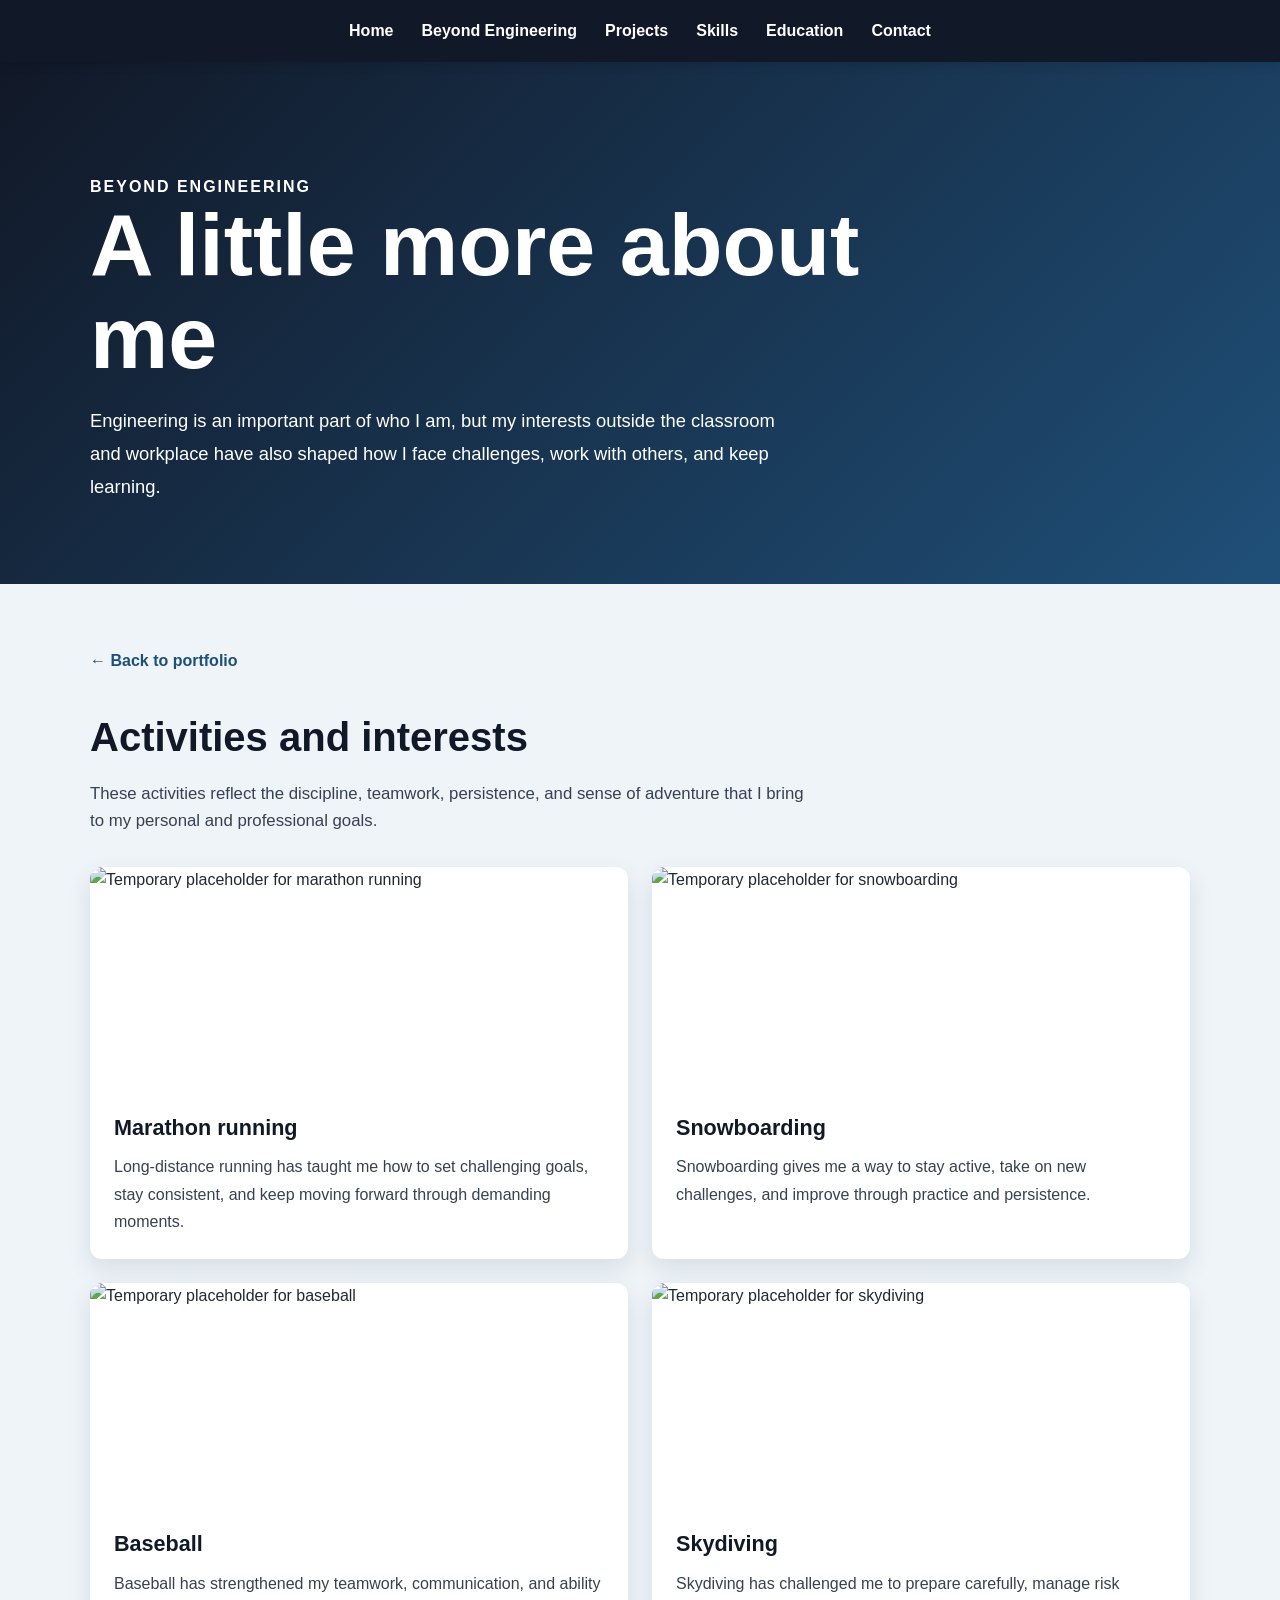
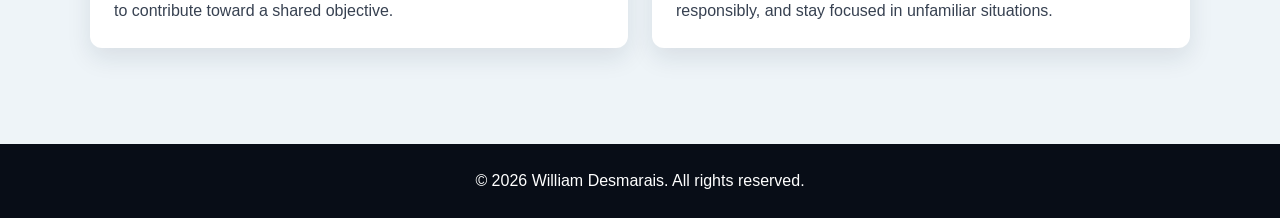
==== about-me.html @ ecc3222c "Added all files for website added images as well but they are outside the folder now" ====
<!DOCTYPE html>
<html lang="en">
  <head>
    <meta charset="UTF-8" />
    <meta name="viewport" content="width=device-width, initial-scale=1.0" />
    <title>Beyond Engineering | William Desmarais</title>
    <link rel="stylesheet" href="styles.css" />
  </head>
  <body class="about-page">
    <header class="site-header">
      <nav class="navigation">
        <a href="website portfolio.html#home">Home</a>
        <a href="about-me.html">Beyond Engineering</a>
        <a href="website portfolio.html#projects">Projects</a>
        <a href="website portfolio.html#skills">Skills</a>
        <a href="website portfolio.html#education">Education</a>
        <a href="website portfolio.html#contact">Contact</a>
      </nav>
    </header>

    <main>
      <section class="about-page-hero">
        <div class="content">
          <p class="eyebrow">Beyond Engineering</p>
          <h1>A little more about me</h1>
          <p>
            Engineering is an important part of who I am, but my interests
            outside the classroom and workplace have also shaped how I face
            challenges, work with others, and keep learning.
          </p>
        </div>
      </section>

      <section class="about-activities-section">
        <div class="content">
          <a class="about-back-link" href="website portfolio.html">← Back to portfolio</a>
          <h2>Activities and interests</h2>
          <p class="about-intro">
            These activities reflect the discipline, teamwork, persistence,
            and sense of adventure that I bring to my personal and
            professional goals.
          </p>

          <div class="about-activity-grid">
            <article class="about-activity-card">
              <img src="images/dog.png" alt="Temporary placeholder for marathon running" />
              <div>
                <h3>Marathon running</h3>
                <p>
                  Long-distance running has taught me how to set challenging
                  goals, stay consistent, and keep moving forward through
                  demanding moments.
                </p>
              </div>
            </article>

            <article class="about-activity-card">
              <img src="images/dog.png" alt="Temporary placeholder for snowboarding" />
              <div>
                <h3>Snowboarding</h3>
                <p>
                  Snowboarding gives me a way to stay active, take on new
                  challenges, and improve through practice and persistence.
                </p>
              </div>
            </article>

            <article class="about-activity-card">
              <img src="images/dog.png" alt="Temporary placeholder for baseball" />
              <div>
                <h3>Baseball</h3>
                <p>
                  Baseball has strengthened my teamwork, communication, and
                  ability to contribute toward a shared objective.
                </p>
              </div>
            </article>

            <article class="about-activity-card">
              <img src="images/dog.png" alt="Temporary placeholder for skydiving" />
              <div>
                <h3>Skydiving</h3>
                <p>
                  Skydiving has challenged me to prepare carefully, manage
                  risk responsibly, and stay focused in unfamiliar situations.
                </p>
              </div>
            </article>
          </div>
        </div>
      </section>
    </main>

    <footer class="site-footer">
      <p>© 2026 William Desmarais. All rights reserved.</p>
    </footer>
  </body>
</html>
---- styles.css ----
/* Basic reset */

* {
  box-sizing: border-box;
  margin: 0;
  padding: 0;
}

html {
  scroll-behavior: smooth;
  scroll-padding-top: 70px;
}

body {
  font-family: Arial, Helvetica, sans-serif;
  line-height: 1.6;
  color: #1f2933;
  background-  color: #ffffff;
}

.project-card--housing .project-card__image {
  background:
    linear-gradient(135deg, rgba(31, 79, 120, 0.95), rgba(15, 35, 60, 0.85)),
    repeating-linear-gradient(
      45deg,
      transparent,
      transparent 18px,
      rgba(255, 255, 255, 0.08) 18px,
      rgba(255, 255, 255, 0.08) 20px
    );
}

.project-detail-hero--housing {
  display: flex;
  flex-direction: column;
  justify-content: flex-start;
  gap: 1.5rem;
  padding-top: 2rem;
  background: #111827;
}

.housing-hero-image {
  display: block;
  width: min(900px, 92%);
  height: 260px;
  margin: 0 auto;
  object-fit: contain;
  filter: saturate(0.8);
}

.project-detail-hero--housing .project-detail-hero__content {
  position: relative;
  z-index: 1;
  padding-top: 0;
}

.housing-image-card {
  margin: 2rem 0;
  overflow: hidden;
  border-radius: 10px;
  background: #f3f4f6;
  box-shadow: 0 8px 24px rgba(15, 35, 60, 0.1);
}

.housing-image-card img {
  display: block;
  width: 100%;
  max-height: 560px;
  object-fit: contain;
  background: #ffffff;
}

.housing-image-card figcaption {
  padding: 0.85rem 1rem;
  color: #374151;
  font-size: 0.9rem;
  line-height: 1.5;
  text-align: center;
}

.housing-feature-callout {
  margin-top: 2rem;
}

/* Navigation */

.site-header {
  position: sticky;
  top: 0;
  z-index: 1000;
  background-color: #111827;
  box-shadow: 0 2px 10px rgba(0, 0, 0, 0.15);
}

.navigation {
  max-width: 1100px;
  margin: 0 auto;
  padding: 18px 24px;
  display: flex;
  justify-content: center;
  gap: 28px;
  flex-wrap: wrap;
}

.navigation a {
  color: #ffffff;
  text-decoration: none;
  font-weight: bold;
}

.navigation a:hover {
  text-decoration: underline;
}

/* General sections */

.section {
  min-height: 100vh;
  padding: 90px 24px;
  display: flex;
  align-items: center;
  background-color: #e8eef5;
}

.content {
  width: 100%;
  max-width: 1100px;
  margin: 0 auto;
}

.section h2 {
  font-size: 2.5rem;
  margin-bottom: 24px;
}

.section p {
  max-width: 750px;
  margin-bottom: 18px;
  font-size: 1.05rem;
}

.alternate-section {
  background-color: #dce6f0;
}

/* Hero section */

.hero-section {
  background: linear-gradient(
    135deg,
    #111827,
    #1f4f78
  );

  color: #ffffff;
}

#about,
.experience-section {
  background: linear-gradient(
    135deg,
    #111827,
    #1f4f78
  );
}

#about {
  color: #ffffff;
}

#about p {
  color: #ffffff;
}

.about-page-hero {
  min-height: 58vh;
  padding: 7rem 24px 5rem;
  background: linear-gradient(135deg, #111827, #1f4f78);
  color: #ffffff;
}

.about-page-hero h1 {
  max-width: 800px;
  margin: 0 0 1.25rem;
  font-size: clamp(2.75rem, 7vw, 5.5rem);
  line-height: 1.05;
}

.about-page-hero p:not(.eyebrow) {
  max-width: 720px;
  font-size: 1.15rem;
  line-height: 1.8;
}

.about-activities-section {
  min-height: 70vh;
  padding: 4rem 24px 6rem;
  background: #eef4f8;
}

.about-back-link {
  display: inline-block;
  margin-bottom: 2rem;
  color: #1f4f78;
  font-weight: 700;
  text-decoration: none;
}

.about-back-link:hover {
  color: #111827;
  text-decoration: underline;
}

.about-activities-section h2 {
  margin-bottom: 0.75rem;
  color: #111827;
  font-size: 2.5rem;
}

.about-intro {
  max-width: 720px;
  margin-bottom: 2rem;
  color: #374151;
  font-size: 1.05rem;
}

.about-activity-grid {
  display: grid;
  grid-template-columns: repeat(2, minmax(0, 1fr));
  gap: 1.5rem;
}

.about-activity-card {
  overflow: hidden;
  border-radius: 12px;
  background: #ffffff;
  box-shadow: 0 10px 24px rgba(15, 35, 60, 0.1);
}

.about-activity-card img {
  display: block;
  width: 100%;
  height: 220px;
  object-fit: cover;
}

.about-activity-card div {
  padding: 1.5rem;
}

.about-activity-card h3 {
  margin-bottom: 0.5rem;
  color: #111827;
  font-size: 1.35rem;
}

.about-activity-card p {
  margin: 0;
  color: #374151;
  line-height: 1.7;
}

.hero-section h1 {
  font-size: clamp(3rem, 8vw, 6rem);
  line-height: 1;
  margin-bottom: 18px;
}

.home-hero-layout {
  display: flex;
  align-items: center;
  justify-content: space-between;
  gap: 4rem;
}

.home-hero-copy {
  flex: 1 1 auto;
}

.home-profile-image {
  width: clamp(180px, 24vw, 300px);
  height: clamp(180px, 24vw, 300px);
  flex: 0 0 auto;
  border: 5px solid rgba(255, 255, 255, 0.85);
  border-radius: 50%;
  object-fit: cover;
  box-shadow: 0 18px 40px rgba(0, 0, 0, 0.28);
}

.hero-section h2 {
  font-size: clamp(1.4rem, 4vw, 2.3rem);
  font-weight: normal;
  margin-bottom: 24px;
}

.eyebrow {
  text-transform: uppercase;
  letter-spacing: 2px;
  font-weight: bold;
}

@media (max-width: 700px) {
  .home-hero-layout {
    flex-direction: column-reverse;
    align-items: flex-start;
    gap: 2rem;
  }

  .home-profile-image {
    align-self: center;
    width: 190px;
    height: 190px;
  }
}

/* Buttons */

.button {
  display: inline-block;
  margin-top: 20px;
  padding: 14px 24px;
  background-color: #ffffff;
  color: #111827;
  text-decoration: none;
  border-radius: 6px;
  font-weight: bold;
}

.button:hover {
  transform: translateY(-2px);
}

/* Projects */

.projects-section {
  background: linear-gradient(
    135deg,
    #111827,
    #1f4f78
  );
  color: #ffffff;
}

.projects-section h2 {
  color: #ffffff;
}

.projects-intro {
  max-width: 720px;
  margin: -0.75rem 0 2rem;
  color: #e5e7eb;
}

.project-grid {
  display: grid;
  grid-template-columns: repeat(3, minmax(0, 1fr));
  gap: 24px;
}

.project-card {
  display: flex;
  flex-direction: column;
  min-height: 440px;
  overflow: hidden;
  background-color: #ffffff;
  padding: 0 28px 28px;
  border-radius: 10px;
  box-shadow: 0 8px 24px rgba(0, 0, 0, 0.08);
}

.project-card__image {
  height: 170px;
  margin: 0 -28px 24px;
  background-color: #eef5fa;
  background-repeat: no-repeat;
  background-position: center;
  background-size: contain;
  filter: saturate(0.85);
}

.project-card h3 {
  margin-bottom: 10px;
  color: #111827;
  font-size: 1.4rem;
}

.project-category {
  font-weight: bold;
  color: #1f4f78;
}

.project-card p:not(.project-category) {
  flex: 1;
  color: #374151;
}

.project-card a {
  align-self: flex-start;
  margin-top: 1.25rem;
  color: #1f4f78;
  font-weight: bold;
}

.project-card--coming-soon {
  justify-content: flex-start;
  border: 2px dashed rgba(255, 255, 255, 0.7);
  background: linear-gradient(135deg, #1f4f78, #163957);
}

.project-card--coming-soon .project-card__image {
  background-color: transparent;
  background-image: linear-gradient(135deg, rgba(255,255,255,0.16), rgba(255,255,255,0.03));
}

.project-card--coming-soon h3,
.project-card--coming-soon p {
  color: #ffffff !important;
}

.project-card--coming-soon h3 {
  font-size: 1.5rem;
}

.project-card__number {
  margin-bottom: 0.5rem;
  color: #bfdbfe;
  font-family: monospace;
  font-size: 0.8rem;
  font-weight: 700;
  letter-spacing: 0.15em;
}

@media (max-width: 1000px) {
  .project-grid {
    grid-template-columns: repeat(2, minmax(0, 1fr));
  }
}

@media (max-width: 650px) {
  .project-grid {
    grid-template-columns: 1fr;
  }
}

/* Skills */

.skills-intro {
  max-width: 700px;
  margin: -0.75rem 0 2rem;
  color: #475569;
}

.skills-grid {
  display: grid;
  grid-template-columns: repeat(2, minmax(0, 1fr));
  gap: 1.25rem;
}

.skill-group {
  position: relative;
  padding: 1.75rem;
  border: 1px solid rgba(31, 79, 120, 0.16);
  border-radius: 14px;
  background: rgba(255, 255, 255, 0.94);
  box-shadow: 0 12px 28px rgba(15, 35, 60, 0.08);
  overflow: hidden;
}

.skill-group::before {
  content: '';
  position: absolute;
  inset: 0 auto 0 0;
  width: 5px;
  background: linear-gradient(180deg, #1f4f78, #6aa6c8);
}

.skill-group__number {
  display: block;
  margin-bottom: 0.75rem;
  color: #1f4f78;
  font-family: monospace;
  font-size: 0.8rem;
  font-weight: 700;
  letter-spacing: 0.15em;
}

.skill-group h3 {
  margin-bottom: 0.5rem;
  color: #111827;
  font-size: 1.35rem;
}

.skill-group > p {
  margin-bottom: 1rem;
  color: #64748b;
  font-size: 0.95rem;
}

.skill-tags {
  display: flex;
  flex-wrap: wrap;
  gap: 0.5rem;
}

.skill {
  padding: 0.4rem 0.7rem;
  border: 1px solid #cbd5e1;
  border-radius: 999px;
  background: #f8fafc;
  color: #1e3a5f;
  font-size: 0.8rem;
  font-weight: 700;
}

.skill-application {
  padding-top: 1rem;
  border-top: 1px solid #e2e8f0;
  color: #1f4f78 !important;
  font-size: 0.82rem !important;
}

@media (max-width: 800px) {
  .skills-grid {
    grid-template-columns: 1fr;
  }
}

/* Education */

.education-entry {
  border-left: 4px solid #1f4f78;
  padding-left: 20px;
}

/* Education grid and cards */

.education-grid {
  display: grid;
  grid-template-columns: repeat(auto-fit, minmax(280px, 1fr));
  gap: 1.25rem;
  margin-top: 1.25rem;
}

.education-card {
  position: relative;
  display: flex;
  flex-direction: column;
  border-radius: 10px;
  overflow: hidden;
  background-color: #ffffff;
  box-shadow: 0 8px 24px rgba(0,0,0,0.06);
}

.education-card .education-bg {
  position: relative;
  width: 100%;
  height: 220px;
  flex: 0 0 220px;
  background-size: cover;
  background-position: center;
  filter: saturate(0.9);
}

.education-bg--uottawa {
  background-image: url("images/uottawa_logo.png");
}

.education-bg--cegep {
  background-image: url("images/cegep_logo.png");
}

.education-content {
  position: relative;
  z-index: 1;
  min-height: 190px;
  padding: 1.5rem;
  background-color: #ffffff;
}

.education-content h3 {
  color: #111827;
  margin-bottom: 0.25rem;
}

.education-content p {
  margin: 0.25rem 0;
  color: #374151;
}

.transcript-link-heading {
  margin-top: 2rem;
  text-align: center;
}

.transcript-link {
  display: inline-block;
  padding: 0.9rem 1.5rem;
  border: 2px solid #1f4f78;
  border-radius: 8px;
  background-color: #ffffff;
  color: #1f4f78;
  font-weight: 700;
  text-decoration: none;
  box-shadow: 0 6px 16px rgba(15, 35, 60, 0.12);
  transition: background-color 0.2s ease, color 0.2s ease, transform 0.2s ease;
}

.transcript-link:hover {
  color: #ffffff;
  background-color: #1f4f78;
  transform: translateY(-2px);
}

@media (max-width: 700px) {
  .education-grid {
    grid-template-columns: 1fr;
  }
}

/* Contact */

.contact-section {
  min-height: 70vh;
  background-color: #111827;
  color: #ffffff;
}

.contact-links {
  display: flex;
  gap: 20px;
  flex-wrap: wrap;
}

.contact-links a {
  color: #ffffff;
  font-weight: bold;
}

.contact-email-button {
  border: 1px solid #ffffff;
  border-radius: 6px;
  padding: 0.35rem 0.7rem;
  background: #ffffff;
  color: #1e3a5f;
  cursor: pointer;
  font: inherit;
  font-weight: bold;
}

.contact-email-button:hover {
  background: #dbeaf5;
}

.contact-email-address {
  align-self: center;
  color: #ffffff;
}

.contact-copy-status {
  align-self: center;
  color: #c8e6c9;
  font-size: 0.9rem;
}

/* Footer */

.site-footer {
  padding: 24px;
  text-align: center;
  background-color: #080d17;
  color: #ffffff;
}

/* Project detail page */

.project-detail-page {
  min-height: 100vh;
  background-color: #ffffff;
}

.project-detail-hero {
  position: relative;
  min-height: 100vh;
  display: flex;
  align-items: center;
  justify-content: center;
  overflow: hidden;
  color: #ffffff;
  text-align: center;
  background-color: #111827;
}

.project-detail-hero__bg {
  position: absolute;
  inset: 0;
  background-image: url("images/dog.png");
  background-size: cover;
  background-position: center;
  transform: scale(1.05);
  filter: brightness(0.65) saturate(0.9);
  opacity: 1;
  transition: opacity 0.2s ease-out;
}

.project-detail-hero__overlay {
  position: absolute;
  inset: 0;
  background: linear-gradient(180deg, rgba(0, 0, 0, 0.2) 0%, rgba(0, 0, 0, 0.75) 100%);
}

.project-detail-hero__content {
  position: relative;
  z-index: 2;
  max-width: 860px;
  padding: 2rem 1.5rem;
}

.project-detail-hero__eyebrow {
  display: inline-block;
  margin-bottom: 1rem;
  font-size: 0.85rem;
  letter-spacing: 0.2em;
  text-transform: uppercase;
  color: #d1d5db;
}

.project-detail-title {
  margin-bottom: 1rem;
  font-size: clamp(2.5rem, 5vw, 4.5rem);
  line-height: 1.1;
}

.project-detail-subtitle {
  margin: 0 auto;
  max-width: 720px;
  font-size: 1.1rem;
  line-height: 1.7;
  color: #f3f4f6;
}

.project-detail-section {
  padding: 4rem 1.5rem 5rem;
  background-color: #ffffff;
}

.project-detail-content {
  max-width: 860px;
  margin: 0 auto;
}

.project-detail-content h2 {
  margin-bottom: 1rem;
  font-size: 2rem;
  color: #111827;
}

.project-detail-content p {
  margin-bottom: 1rem;
  font-size: 1.05rem;
  line-height: 1.8;
  color: #374151;
}

.project-detail-image {
  display: block;
  width: 100%;
  max-height: 620px;
  margin: 2rem 0 1.5rem;
  object-fit: contain;
  background-color: #f3f4f6;
}

.experience-detail-figure {
  margin: 2rem 0;
  overflow: hidden;
  border-radius: 10px;
  background-color: #f3f4f6;
  box-shadow: 0 8px 24px rgba(15, 35, 60, 0.1);
}

.experience-detail-figure img {
  display: block;
  width: 100%;
  max-height: 620px;
  object-fit: contain;
  background-color: #ffffff;
}

.experience-detail-figure figcaption {
  padding: 0.85rem 1rem;
  color: #374151;
  font-size: 0.9rem;
  line-height: 1.5;
  text-align: center;
}

.brp-image-grid {
  display: grid;
  grid-template-columns: repeat(2, minmax(0, 1fr));
  gap: 1.25rem;
  margin: 2rem 0;
}

.brp-image-card {
  margin: 0;
  overflow: hidden;
  border-radius: 10px;
  background-color: #f3f4f6;
  box-shadow: 0 8px 24px rgba(15, 35, 60, 0.1);
}

.brp-image-card img {
  display: block;
  width: 100%;
  height: 260px;
  object-fit: contain;
  background-color: #ffffff;
}

.brp-image-card figcaption {
  padding: 0.85rem 1rem;
  color: #374151;
  font-size: 0.9rem;
  line-height: 1.5;
  text-align: center;
}

.scooter-image-card {
  margin: 2rem 0;
}

.scooter-image-card img {
  height: auto;
  max-height: 560px;
  object-fit: contain;
}

@media (max-width: 700px) {
  .brp-image-grid {
    grid-template-columns: 1fr;
  }
}

.project-detail-coming-soon {
  margin: 5rem 0 2rem;
  font-size: clamp(2rem, 5vw, 4rem) !important;
  font-weight: 700;
  line-height: 1.1 !important;
  text-align: center;
  color: #111827 !important;
}

.project-detail-link {
  color: #1f4f78;
  font-weight: 700;
  text-decoration: underline;
  text-underline-offset: 3px;
}

.project-detail-link:hover {
  color: #111827;
}

.project-report-link {
  display: inline-block;
  margin-top: 1rem;
  padding: 0.9rem 1.25rem;
  border-radius: 8px;
  background: #1f4f78;
  color: #ffffff;
  font-weight: 700;
  text-decoration: none;
  box-shadow: 0 8px 18px rgba(15, 35, 60, 0.16);
  transition: background-color 0.2s ease, transform 0.2s ease;
}

.project-report-link:hover {
  background: #163957;
  transform: translateY(-2px);
}

.solar-detail-grid {
  display: grid;
  grid-template-columns: repeat(3, minmax(0, 1fr));
  gap: 1rem;
  margin: 2rem 0;
}

.solar-detail-card {
  padding: 1.25rem;
  border-top: 4px solid #1f4f78;
  border-radius: 8px;
  background: #eef5fa;
}

.solar-detail-card h3 {
  margin-bottom: 0.5rem;
  color: #111827;
  font-size: 1.1rem;
}

.solar-detail-card p {
  margin: 0;
  font-size: 0.95rem;
}

.solar-equation-grid {
  display: grid;
  grid-template-columns: repeat(3, minmax(0, 1fr));
  gap: 1rem;
  margin: 2rem 0;
}

.solar-equation-card {
  padding: 1.25rem;
  border: 1px solid #c8d9e8;
  border-radius: 8px;
  background: linear-gradient(145deg, #f8fbfe, #e7f0f7);
}

.solar-equation-card h3 {
  margin-bottom: 0.75rem;
  color: #111827;
  font-size: 1.05rem;
}

.solar-equation-card p:not(.solar-equation) {
  margin: 0;
  color: #374151;
  font-size: 0.9rem;
  line-height: 1.55;
}

.solar-equation {
  display: block;
  margin: 0 0 0.85rem;
  padding: 0.75rem 0.5rem;
  overflow-x: auto;
  color: #163957;
  font-family: "Cambria Math", "Times New Roman", serif;
  font-size: 1.25rem;
  font-weight: 700;
  text-align: center;
  white-space: nowrap;
}

.solar-irradiance-card {
  margin-top: 2rem;
}

.solar-figure {
  margin: 2rem 0 0;
  padding: 1rem;
  border-radius: 10px;
  background: #f8fbfe;
  box-shadow: 0 8px 24px rgba(15, 35, 60, 0.08);
}

.solar-figure figcaption {
  margin-top: 0.75rem;
  color: #374151;
  font-size: 0.9rem;
  line-height: 1.5;
  text-align: center;
}

.solar-layer-diagram,
.solar-reflectivity-chart {
  display: block;
  width: 100%;
  height: auto;
}

.solar-layer {
  stroke: #163957;
  stroke-width: 2;
}

.solar-air {
  fill: #dbeaf5;
}

.solar-layer-one {
  fill: #8fc4e3;
}

.solar-layer-two {
  fill: #5c96bd;
}

.solar-cell {
  fill: #254f70;
}

.solar-diagram-label,
.solar-chart-label {
  fill: #163957;
  font-family: Arial, sans-serif;
  font-size: 16px;
}

.solar-cell + .solar-diagram-label,
.solar-light-arrow {
  stroke: #f6c453;
}

.solar-light-arrow {
  stroke-width: 4;
}

.solar-chart-axis {
  stroke: #163957;
  stroke-width: 2;
}

.solar-chart-gridline {
  stroke: #c8d9e8;
  stroke-width: 1;
  stroke-dasharray: 5 5;
}

.solar-reflectivity-line {
  fill: none;
  stroke: #1f4f78;
  stroke-width: 5;
  stroke-linecap: round;
}

.solar-center-line {
  stroke: #d59b20;
  stroke-width: 2;
  stroke-dasharray: 7 6;
}

.solar-result-callout {
  display: flex;
  flex-direction: column;
  gap: 0.4rem;
  margin-top: 1.5rem;
  padding: 1.25rem 1.5rem;
  border-left: 5px solid #1f4f78;
  border-radius: 8px;
  background: #eef5fa;
  color: #1e3a5f;
}

.solar-result-callout strong {
  color: #111827;
  font-size: 1.1rem;
}

@media (max-width: 700px) {
  .solar-detail-grid,
  .solar-equation-grid {
    grid-template-columns: 1fr;
  }
}

.project-video-link-box {
  display: block;
  margin-top: 2rem;
  padding: 1.25rem 1.5rem;
  border: 2px solid #1f4f78;
  border-radius: 10px;
  background: #eef5fa;
  color: #1e3a5f !important;
  font-size: 1.2rem !important;
  font-weight: 600;
  line-height: 1.6 !important;
  text-align: center;
  text-decoration: none;
  box-shadow: 0 8px 20px rgba(15, 35, 60, 0.1);
  transition: background-color 0.2s ease, color 0.2s ease, transform 0.2s ease;
}

.project-video-link-box:hover {
  background: #1f4f78;
  color: #ffffff !important;
  transform: translateY(-2px);
}

.project-detail-content ul {
  margin: 1.25rem 0 0 1.25rem;
  color: #374151;
  line-height: 1.8;
}

.project-detail-back {
  display: inline-flex;
  align-items: center;
  margin-bottom: 2rem;
  color: #1f4f78;
  font-weight: 700;
  text-decoration: none;
}

.project-detail-back:hover {
  text-decoration: underline;
}

/* Mobile layout */

@media (max-width: 700px) {
  .navigation {
    gap: 14px;
    font-size: 0.9rem;
  }

  .section {
    min-height: auto;
    padding: 80px 20px;
  }

  .hero-section {
    min-height: 100vh;
  }

  .section h2 {
    font-size: 2rem;
  }

  .about-activity-grid {
    grid-template-columns: 1fr;
  }
}

.project-card {
  background-color: white;
  border-radius: 12px;
  overflow: hidden;
}

.project-image {
  display: block;
  width: 100%;
  height: 220px;
  object-fit: cover;
}

.project-content {
  padding: 24px;
}

/* Work-experience section */

.experience-section {
  background: linear-gradient(
    135deg,
    #111827,
    #1f4f78
  );
  padding: 3rem 0;
}
.experience-section h2 {
  font-family: var(--font-head);
  font-weight: 500;
  letter-spacing: 0.06em;
  text-align: center;
  color: #ffffff;
  margin-bottom: 3rem;
}

.experience-container {
  width: 100%;
  max-width: 1400px;
  margin: 0 auto;
}

.section-label {
  margin: 0 0 8px;
  color: #f3f4f6;
  font-size: 0.85rem;
  font-weight: 600;
  letter-spacing: 2px;
  text-transform: uppercase;
}

.experience-heading {
  margin: 0 0 40px;
  color: #ffffff;
  font-size: clamp(2rem, 5vw, 3.5rem);
  text-align: center;
}

/* Three-column layout */

/*.experience-grid {
  display: grid;
  grid-template-columns: repeat(3, minmax(0, 1fr));
  gap: 36px;
}*/
.experience-grid {
  display: grid;
  grid-template-columns: repeat(auto-fit, minmax(240px, 1fr));
  gap: 1.75rem;
}

/* Individual card */
 
.experience-card {
  position: relative;
  background: #ffffff;
  border: 1px solid #d1d5db;
  border-radius: 6px;
  overflow: hidden;
  display: flex;
  flex-direction: column;
  transition: transform var(--dur-base) var(--ease-out-expo),
              border-color var(--dur-base),
              box-shadow var(--dur-base);
}
 
.experience-card:hover {
  transform: translateY(-6px);
  box-shadow: 0 18px 38px rgba(0, 0, 0, 0.32);
}
 
/* Wide card (full-width above grid) */
.experience-card--wide {
  display: flex;
  flex-direction: row;
  gap: 1.25rem;
  align-items: stretch;
  width: 100%;
  margin-bottom: 1.625rem;
}
.experience-card--wide .card-image {
  flex: 0 0 300px;
  height: 240px;
  overflow: hidden;
}
.experience-card--wide .card-image img {
  width: 100%;
  height: 100%;
  object-fit: cover;
}
.experience-card--wide .card-content {
  padding: 1.25rem 1.5rem;
  display: flex;
  flex-direction: column;
  justify-content: center;
}
 
/* Variant: stack vertically and center text for the MDASpace wide card */
.experience-card--wide.card--mdaspace {
  flex-direction: column;
  text-align: center;
  align-items: center;
}
.experience-card--wide.card--mdaspace .card-image {
  flex: 0 0 auto;
  width: 100%;
  height: 320px;
  border-top-left-radius: 6px;
  border-top-right-radius: 6px;
}
.experience-card--wide.card--mdaspace .card-image img {
  width: 100%;
  height: 100%;
  object-fit: cover;
  border-radius: 0;
}
.experience-card--wide.card--mdaspace .card-content {
  padding: 1rem 1.25rem 1.5rem;
  display: flex;
  flex-direction: column;
  align-items: center;
  justify-content: center;
}
.experience-card--wide.card--mdaspace .card-content .card-company,
.experience-card--wide.card--mdaspace .card-content .card-title,
.experience-card--wide.card--mdaspace .card-content .card-date,
.experience-card--wide.card--mdaspace .card-content .card-coming-soon {
  text-align: center;
}
 
/* Ensure consistent look on small screens */
@media (max-width: 700px) {
  .experience-card--wide.card--mdaspace .card-image {
    height: 220px;
  }
}

/* Card image */
.card-image {
  position: relative;
  overflow: hidden;
  height: 190px;
  border-top-left-radius: 6px;
  border-top-right-radius: 6px;
}

.card-image img {
  width: 100%;
  height: 100%;
  object-fit: cover;
  border-top-left-radius: 6px;
  border-top-right-radius: 6px;
  filter: saturate(0.75) brightness(0.85);
  transition: filter var(--dur-slow) var(--ease-out-expo),
              transform var(--dur-slow) var(--ease-out-expo);
}
/* Fixed image area at the top of every card */

.experience-image-box {
  width: 100%;
  height: 180px;

  display: flex;
  align-items: center;
  justify-content: center;

  padding: 25px;
  background-color: #ffffff;
}

.card--cezinc .experience-image-box {
  height: 180px;
}

.card--cezinc .experience-logo {
  max-width: 70%;
  max-height: 150px;
}

/* Small logo centered inside the image area */

.experience-logo {
  display: block;

  width: auto;
  height: auto;

  max-width: 70%;
  max-height: 105px;

  object-fit: contain;
}

/* Card text area */

.experience-content {
  display: flex;
  flex: 1;
  flex-direction: column;

  padding: 30px;
}

.experience-company {
  margin: 0 0 14px;

  color: #a9b0b8;
  font-size: 0.8rem;
  font-weight: 600;
  line-height: 1.6;
  letter-spacing: 1.5px;
  text-transform: uppercase;
}

.experience-card h3 {
  margin: 0 0 14px;

 /* darker color so experience titles read on light backgrounds */
 color: #111827;
 font-family: Georgia, "Times New Roman", serif;
 font-size: 1.55rem;
 font-weight: 500;
 line-height: 1.25;
}

/* reinforce color for experience section specifically */
.experience-section .experience-card h3 {
 color: #111827;
}

.experience-card .card-company,
.experience-card .card-date,
.experience-card .card-coming-soon,
.experience-card .experience-company,
.experience-card .experience-date,
.experience-card .experience-list {
 color: #374151;
}

.experience-date {
  margin: 0 0 22px;

  color: #929ba5;
  font-size: 0.83rem;
  font-weight: 600;
  letter-spacing: 1.4px;
  text-transform: uppercase;
}

.experience-list {
  margin: 0;
  padding-left: 22px;

  color: #aab1b9;
  font-size: 0.98rem;
  line-height: 1.65;
}

.experience-list li {
  margin-bottom: 12px;
}

.experience-button {
  align-self: flex-start;
  margin-top: auto;
  padding: 13px 22px;

  color: #c3cbd3;
  background-color: transparent;
  border: 1px solid #8f9ba7;
  border-radius: 3px;

  font-size: 0.78rem;
  font-weight: 600;
  letter-spacing: 1.4px;
  text-decoration: none;
  text-transform: uppercase;
}

.experience-section .experience-button:hover {
  color: #181d23;
  background-color: #ffffff;
  border-color: #ffffff;
}

.experience-section .experience-button span {
  margin-left: 8px;
}

/* =========================================
   RESPONSIVE LAYOUT
   ========================================= */

/* Two cards per row on tablets */
@media screen and (max-width: 1000px) {
  .experience-grid {
    grid-template-columns: repeat(2, minmax(0, 1fr));
  }
}

/* One column on phones */

@media screen and (max-width: 650px) {
  .experience-section {
    padding: 70px 20px;
  }

  .experience-grid {
    grid-template-columns: 1fr;
  }

  .experience-card {
    min-height: auto;
  }
}

/* Force the three work-experience cards into columns */

.experience-container > .experience-grid {
  display: flex !important;
  flex-direction: row !important;
  flex-wrap: nowrap;
  align-items: stretch;
  width: 100%;
  gap: 36px;
}

.experience-container > .experience-grid > .experience-card {
  flex: 1 1 0;
  width: calc((100% - 72px) / 3);
  min-width: 0;
}



/* Scroll-reveal base state — fade in with a non-clipping sweep overlay */
.reveal {
  position: relative;
  opacity: 0;
  transform: translateY(18px);
  transition: opacity var(--dur-slow) var(--ease-out-expo),
              transform var(--dur-slow) var(--ease-out-expo);
}
.reveal.visible {
  opacity: 1;
  transform: none;
}

.reveal-wipe {
  position: relative;
}

.reveal-wipe::before {
  content: '';
  position: absolute;
  inset: 0;
  background: linear-gradient(90deg, transparent 0%, var(--accent-glow) 45%, transparent 100%);
  transform: translateX(-120%);
  transition: transform var(--dur-slow) var(--ease-out-expo);
  pointer-events: none;
  mix-blend-mode: screen;
  z-index: 5;
}

.reveal-wipe.visible::before {
  transform: translateX(120%);
}

/* Stagger delays for grids */
.reveal:nth-child(2) { transition-delay: 0.08s; }
.reveal:nth-child(3) { transition-delay: 0.16s; }
.reveal:nth-child(4) { transition-delay: 0.24s; }
.reveal:nth-child(5) { transition-delay: 0.32s; }
.reveal:nth-child(6) { transition-delay: 0.40s; }
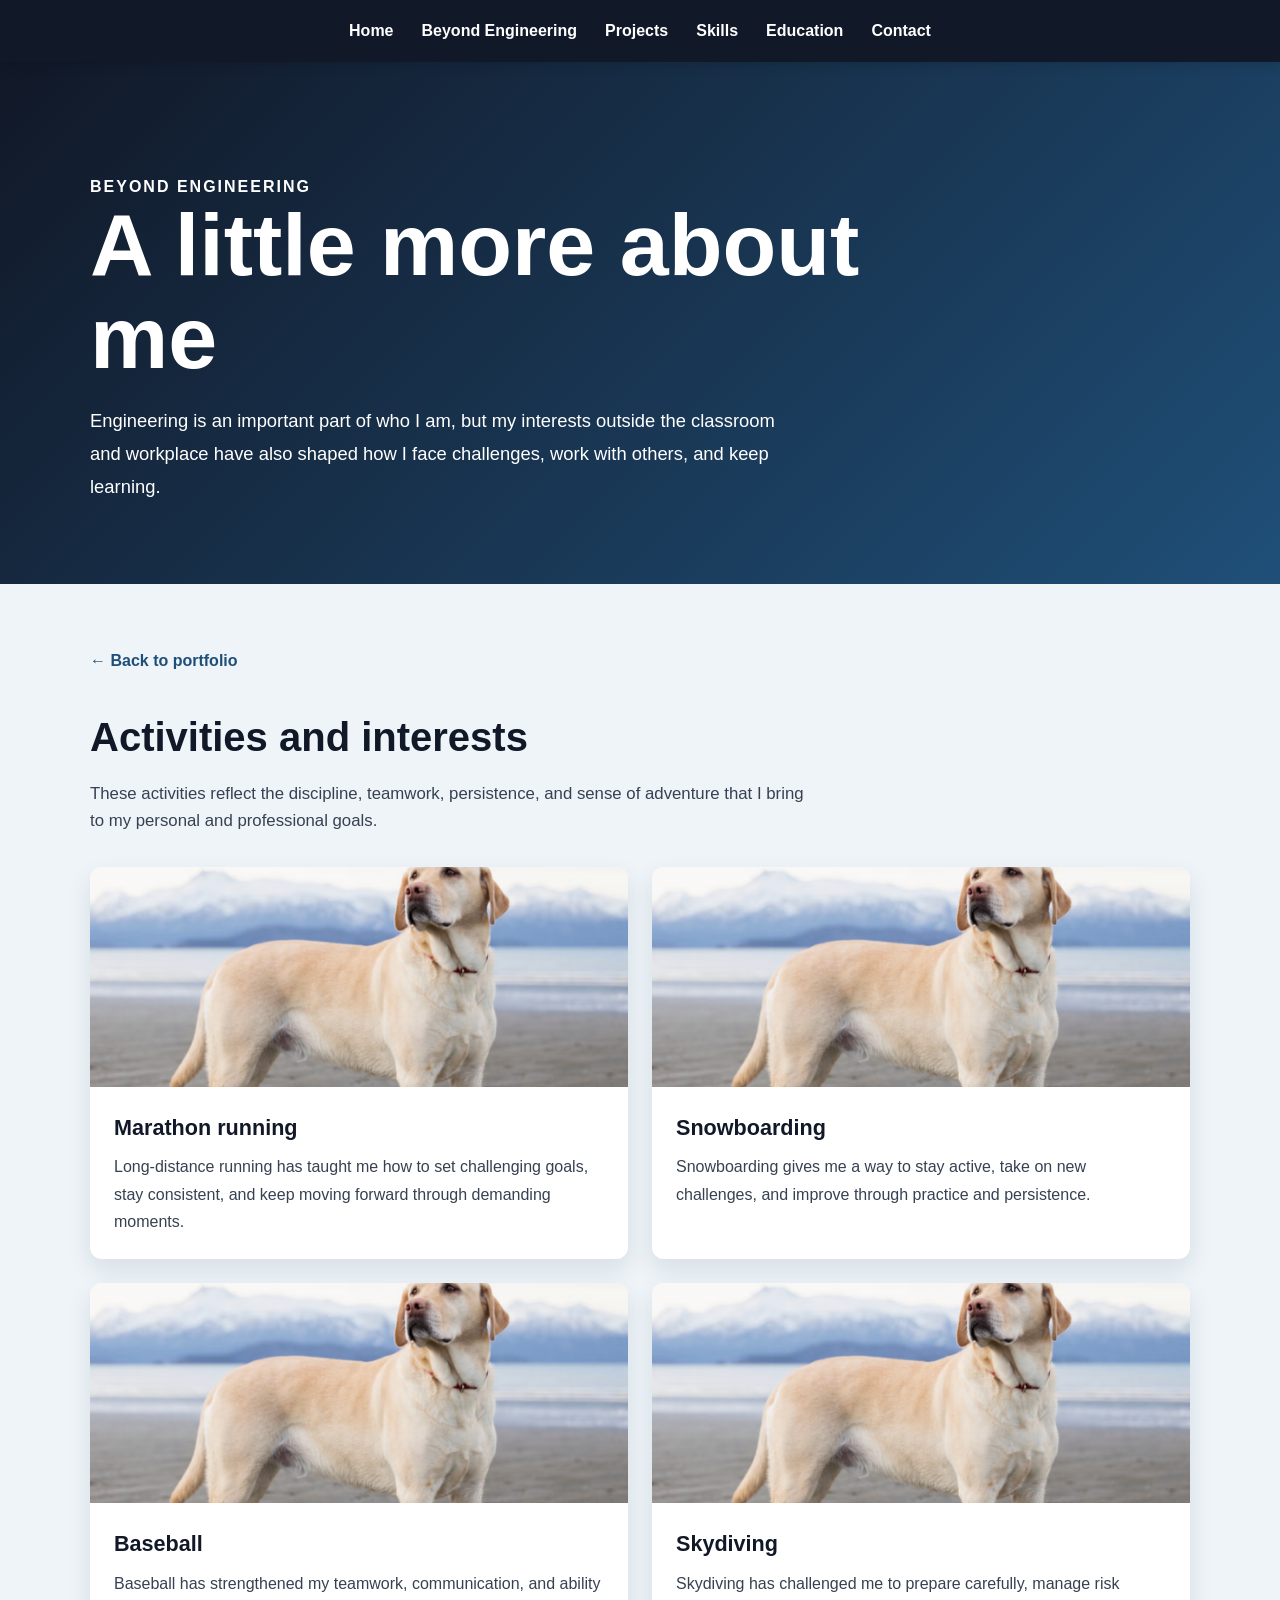
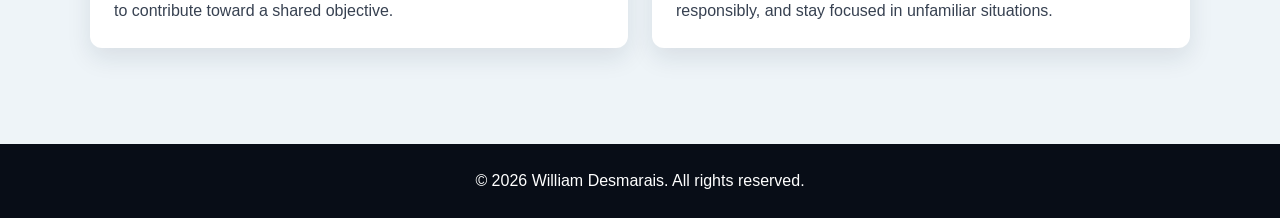
==== commit 0bec994b: "Fix links in about-me.html for navigation" ====
--- a/about-me.html
+++ b/about-me.html
@@ -9,12 +9,12 @@
   <body class="about-page">
     <header class="site-header">
       <nav class="navigation">
-        <a href="website portfolio.html#home">Home</a>
+        <a href="index.html#home">Home</a>
         <a href="about-me.html">Beyond Engineering</a>
-        <a href="website portfolio.html#projects">Projects</a>
-        <a href="website portfolio.html#skills">Skills</a>
-        <a href="website portfolio.html#education">Education</a>
-        <a href="website portfolio.html#contact">Contact</a>
+        <a href="index.html#projects">Projects</a>
+        <a href="index.html#skills">Skills</a>
+        <a href="index.html#education">Education</a>
+        <a href="index.html#contact">Contact</a>
       </nav>
     </header>
 
@@ -33,7 +33,7 @@
 
       <section class="about-activities-section">
         <div class="content">
-          <a class="about-back-link" href="website portfolio.html">← Back to portfolio</a>
+          <a class="about-back-link" href="index.html">← Back to portfolio</a>
           <h2>Activities and interests</h2>
           <p class="about-intro">
             These activities reflect the discipline, teamwork, persistence,
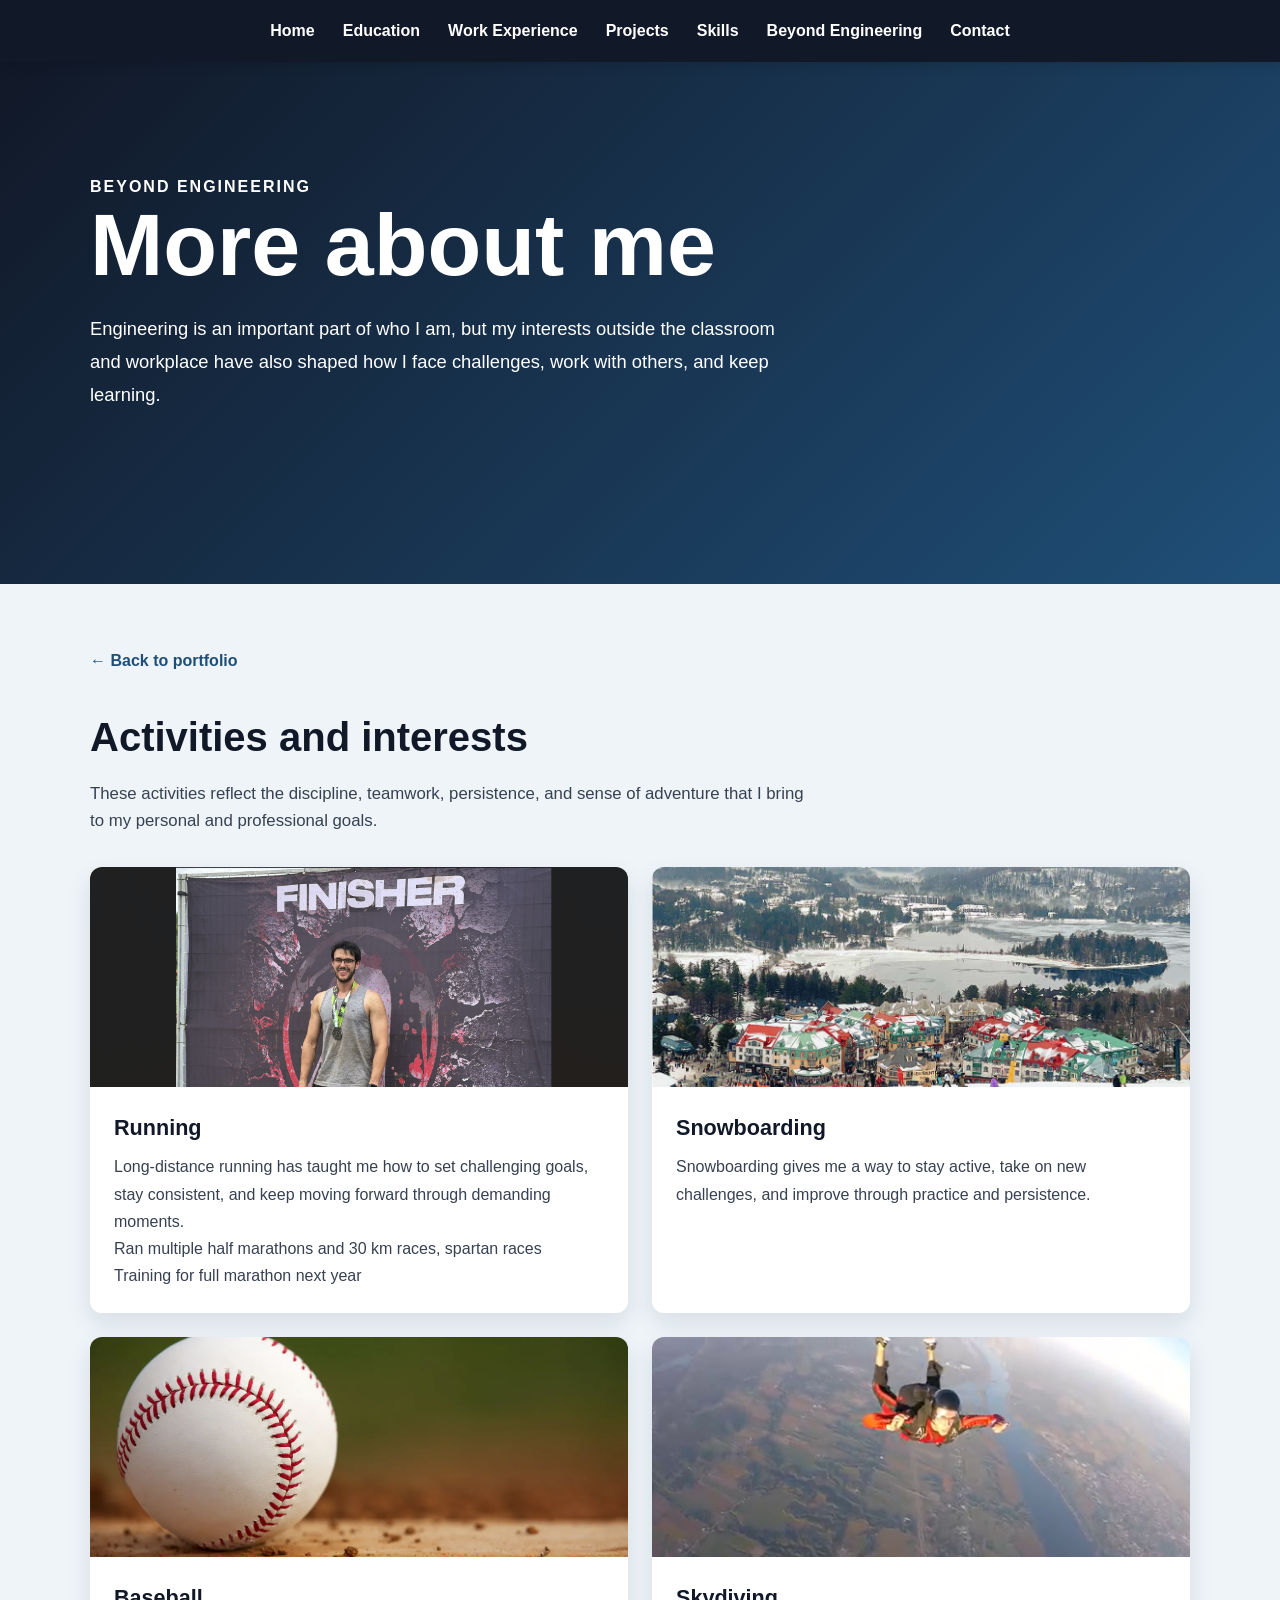
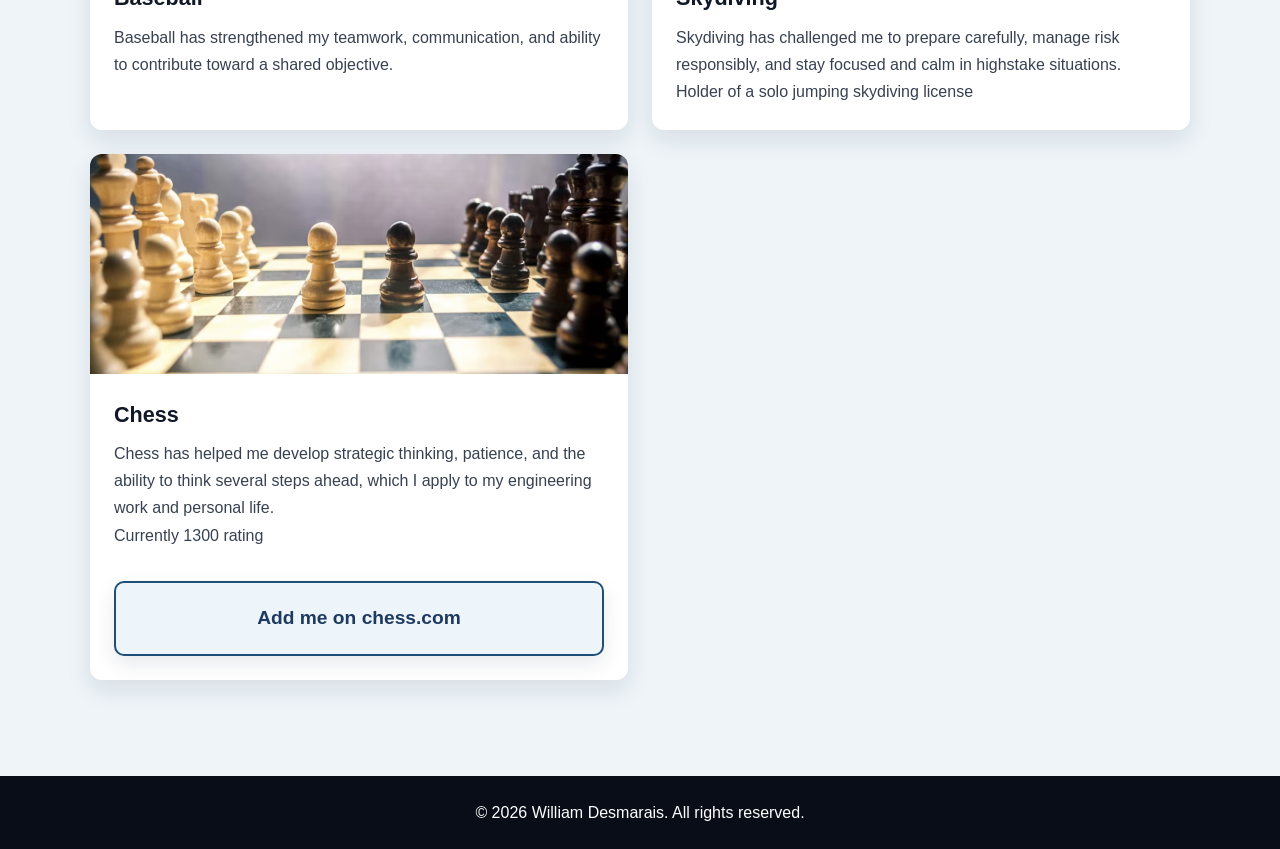
==== commit a66d9d4b: "upload all files added necessary changes" ====
--- a/about-me.html
+++ b/about-me.html
@@ -9,11 +9,12 @@
   <body class="about-page">
     <header class="site-header">
       <nav class="navigation">
-        <a href="index.html#home">Home</a>
-        <a href="about-me.html">Beyond Engineering</a>
+        <a href="index.html">Home</a>
+        <a href="index.html#education">Education</a>
+        <a href="index.html#experience">Work Experience</a>
         <a href="index.html#projects">Projects</a>
         <a href="index.html#skills">Skills</a>
-        <a href="index.html#education">Education</a>
+        <a href="about-me.html">Beyond Engineering</a>
         <a href="index.html#contact">Contact</a>
       </nav>
     </header>
@@ -22,7 +23,7 @@
       <section class="about-page-hero">
         <div class="content">
           <p class="eyebrow">Beyond Engineering</p>
-          <h1>A little more about me</h1>
+          <h1>More about me</h1>
           <p>
             Engineering is an important part of who I am, but my interests
             outside the classroom and workplace have also shaped how I face
@@ -43,19 +44,21 @@
 
           <div class="about-activity-grid">
             <article class="about-activity-card">
-              <img src="images/dog.png" alt="Temporary placeholder for marathon running" />
+              <img src="images/running.png" alt="Temporary placeholder for marathon running" />
               <div>
-                <h3>Marathon running</h3>
+                <h3>Running</h3>
                 <p>
                   Long-distance running has taught me how to set challenging
                   goals, stay consistent, and keep moving forward through
                   demanding moments.
                 </p>
+                <p>Ran multiple half marathons and 30 km races, spartan races </p>
+                <p>Training for full marathon next year</p>
               </div>
             </article>
 
             <article class="about-activity-card">
-              <img src="images/dog.png" alt="Temporary placeholder for snowboarding" />
+              <img src="images/snowboard.png" alt="Temporary placeholder for snowboarding" />
               <div>
                 <h3>Snowboarding</h3>
                 <p>
@@ -66,7 +69,7 @@
             </article>
 
             <article class="about-activity-card">
-              <img src="images/dog.png" alt="Temporary placeholder for baseball" />
+              <img src="images/baseball.png" alt="Temporary placeholder for baseball" />
               <div>
                 <h3>Baseball</h3>
                 <p>
@@ -77,13 +80,36 @@
             </article>
 
             <article class="about-activity-card">
-              <img src="images/dog.png" alt="Temporary placeholder for skydiving" />
+              <img src="images/skydive.png" alt="Temporary placeholder for skydiving" />
               <div>
                 <h3>Skydiving</h3>
                 <p>
                   Skydiving has challenged me to prepare carefully, manage
-                  risk responsibly, and stay focused in unfamiliar situations.
+                  risk responsibly, and stay focused and calm in highstake situations.
                 </p>
+                <p>Holder of a solo jumping skydiving license</p>
+              </div>
+            </article>
+
+            <article class="about-activity-card">
+              <img src="images/chess.png" alt="Temporary placeholder chess" />
+              <div>
+                <h3>Chess</h3>
+                <p>
+                  Chess has helped me develop strategic thinking, patience, and
+                  the ability to think several steps ahead, which I apply to my engineering work
+                  and personal life.
+                </p>
+                <p>Currently 1300 rating</p>
+                <a
+            class="project-video-link-box"
+            href="https://www.chess.com/member/williamdesmarais"
+            target="_blank"
+            rel="noopener noreferrer"
+          >
+            <strong>Add me on chess.com</strong>
+            
+          </a>
               </div>
             </article>
           </div>
--- a/styles.css
+++ b/styles.css
@@ -19,15 +19,10 @@
 }
 
 .project-card--housing .project-card__image {
-  background:
-    linear-gradient(135deg, rgba(31, 79, 120, 0.95), rgba(15, 35, 60, 0.85)),
-    repeating-linear-gradient(
-      45deg,
-      transparent,
-      transparent 18px,
-      rgba(255, 255, 255, 0.08) 18px,
-      rgba(255, 255, 255, 0.08) 20px
-    );
+  background-color: #eef5fa;
+  background-position: center;
+  background-repeat: no-repeat;
+  background-size: contain;
 }
 
 .project-detail-hero--housing {
@@ -258,6 +253,25 @@
   margin: 0;
   color: #374151;
   line-height: 1.7;
+}
+
+.beyond-preview-section {
+  padding: 5rem 24px;
+  
+  background: linear-gradient(135deg, #cccbcb, #c2bfbf);
+}
+
+.beyond-preview-section h2 {
+  margin: 0.5rem 0 1rem;
+  color: #111827;
+  font-size: clamp(2rem, 5vw, 3.25rem);
+}
+
+.beyond-preview-section p:not(.eyebrow) {
+  max-width: 720px;
+  color: #111827;
+  font-size: 1.08rem;
+  line-height: 1.8;
 }
 
 .hero-section h1 {
@@ -399,6 +413,30 @@
   margin-top: 1.25rem;
   color: #1f4f78;
   font-weight: bold;
+}
+
+.project-achievement {
+  flex: 0 0 auto !important;
+  margin-top: 0.75rem;
+  color: #9a6700 !important;
+  font-weight: 700;
+}
+
+.housing-achievement {
+  display: flex;
+  flex-direction: column;
+  gap: 0.35rem;
+  margin: 1.5rem 0;
+  padding: 1rem 1.25rem;
+  border-left: 5px solid #d59b20;
+  border-radius: 8px;
+  background: #fff8e1;
+  color: #5f4500;
+}
+
+.housing-achievement strong {
+  color: #7a5600;
+  font-size: 1.05rem;
 }
 
 .project-card--coming-soon {
@@ -1273,6 +1311,12 @@
 .experience-card--wide.card--mdaspace .card-content .card-coming-soon {
   text-align: center;
 }
+
+.experience-summary-list {
+  width: min(100%, 760px);
+  margin: 0 0 0.5rem;
+  text-align: left;
+}
  
 /* Ensure consistent look on small screens */
 @media (max-width: 700px) {
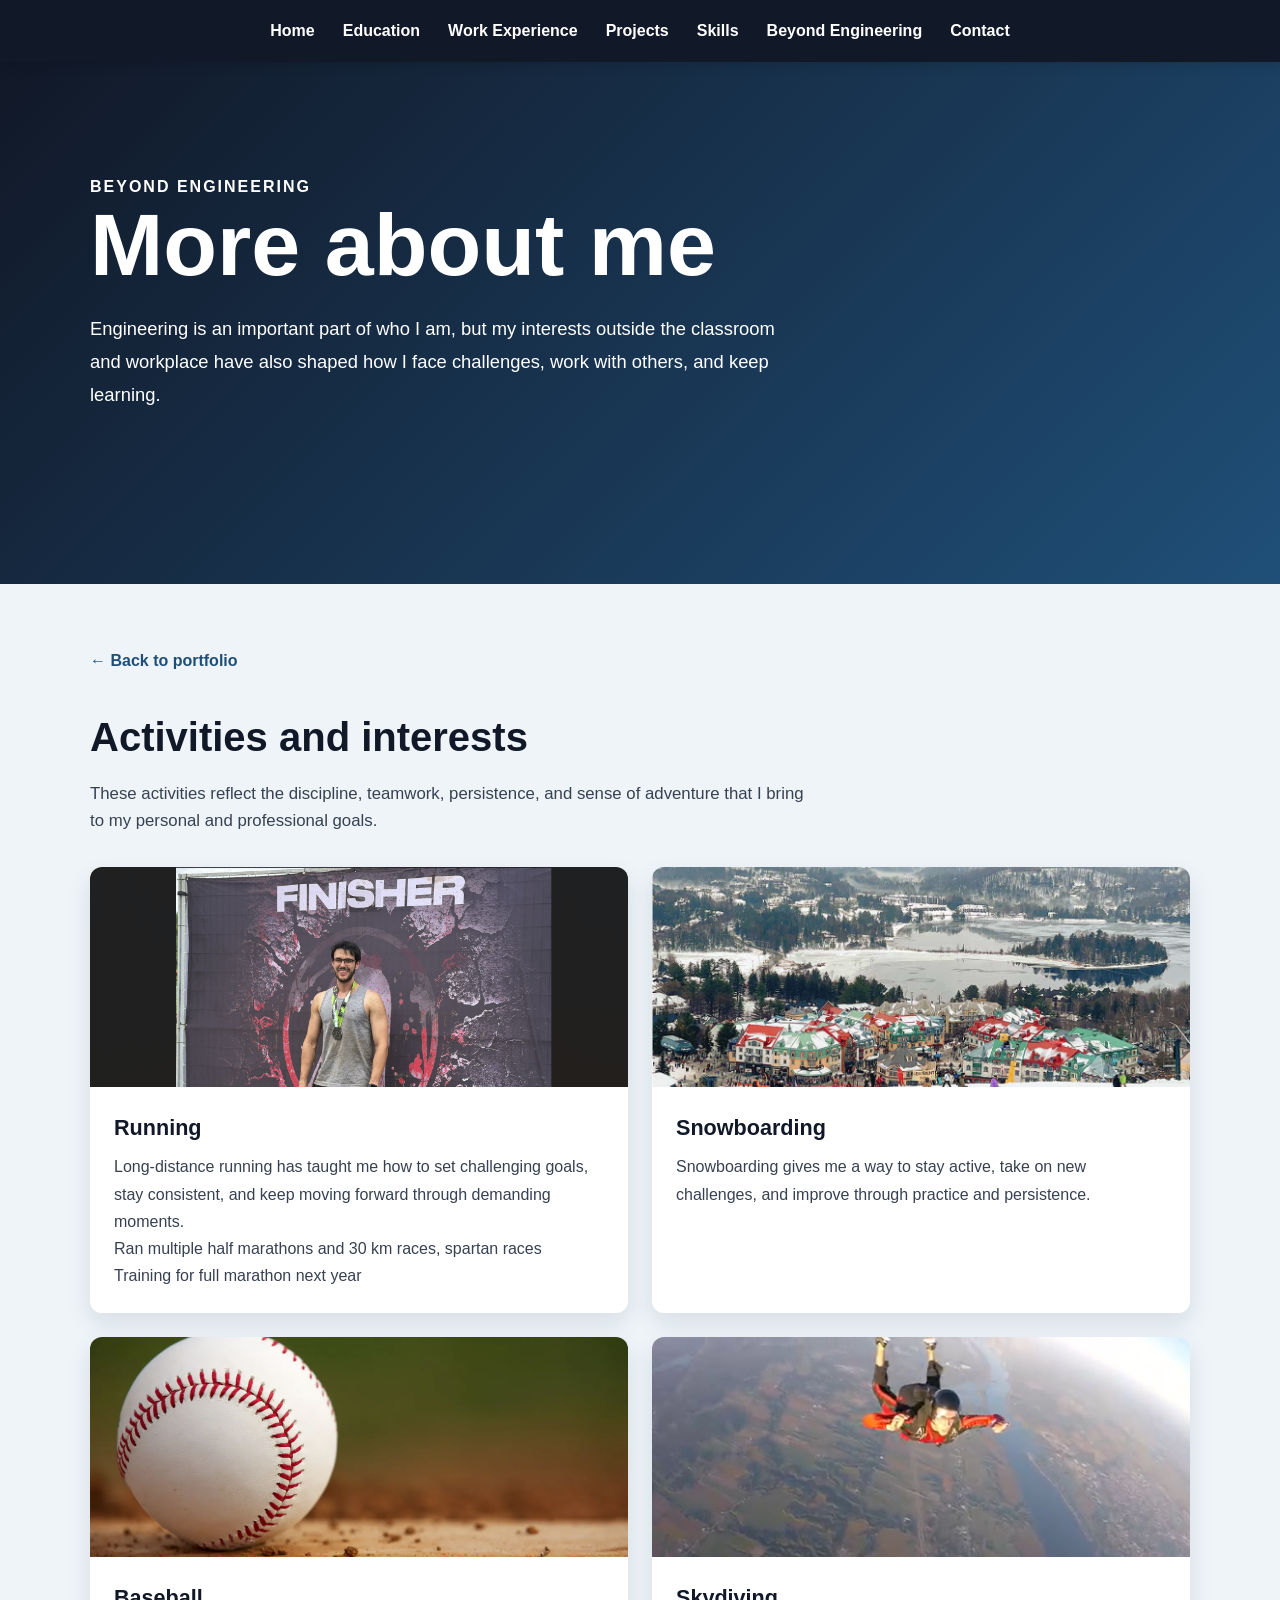
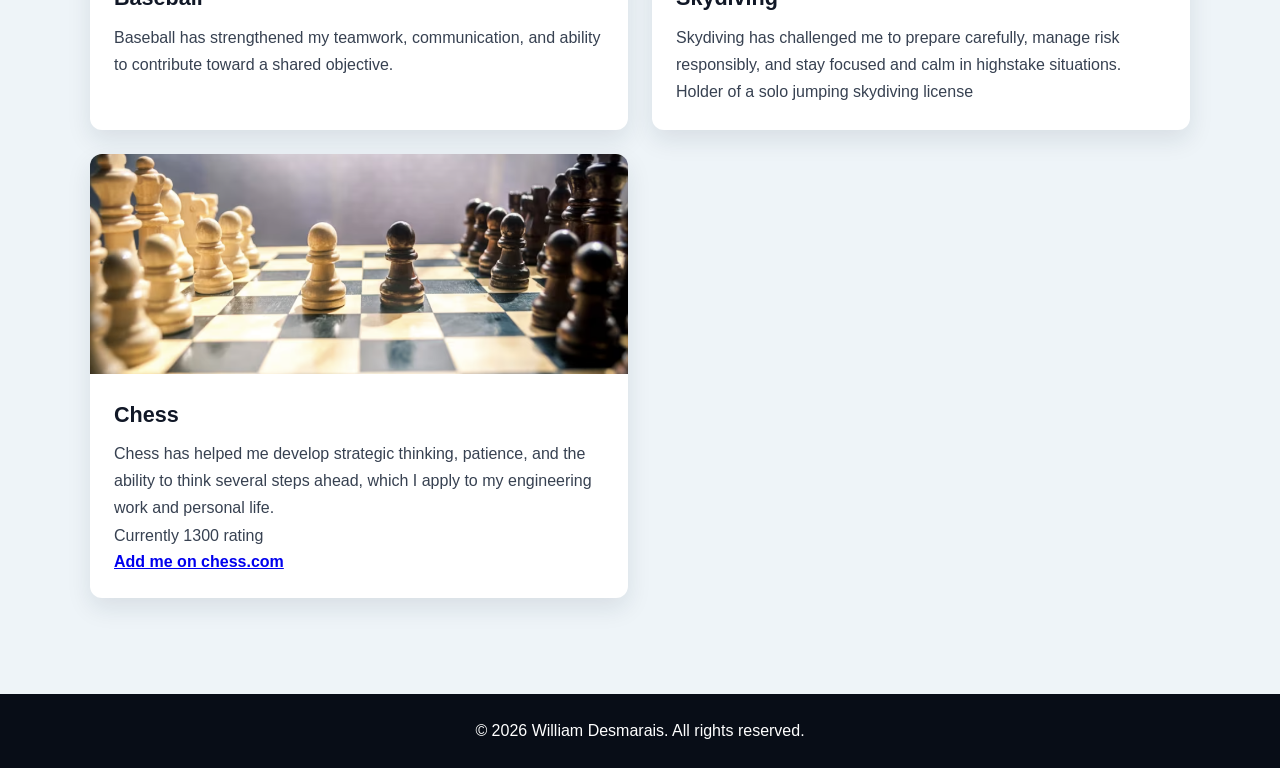
==== commit d567342a: "Fix HTML formatting issues in about-me.html" ====
--- a/about-me.html
+++ b/about-me.html
@@ -102,7 +102,7 @@
                 </p>
                 <p>Currently 1300 rating</p>
                 <a
-            class="project-video-link-box"
+            class="about-chess-link"
             href="https://www.chess.com/member/williamdesmarais"
             target="_blank"
             rel="noopener noreferrer"
